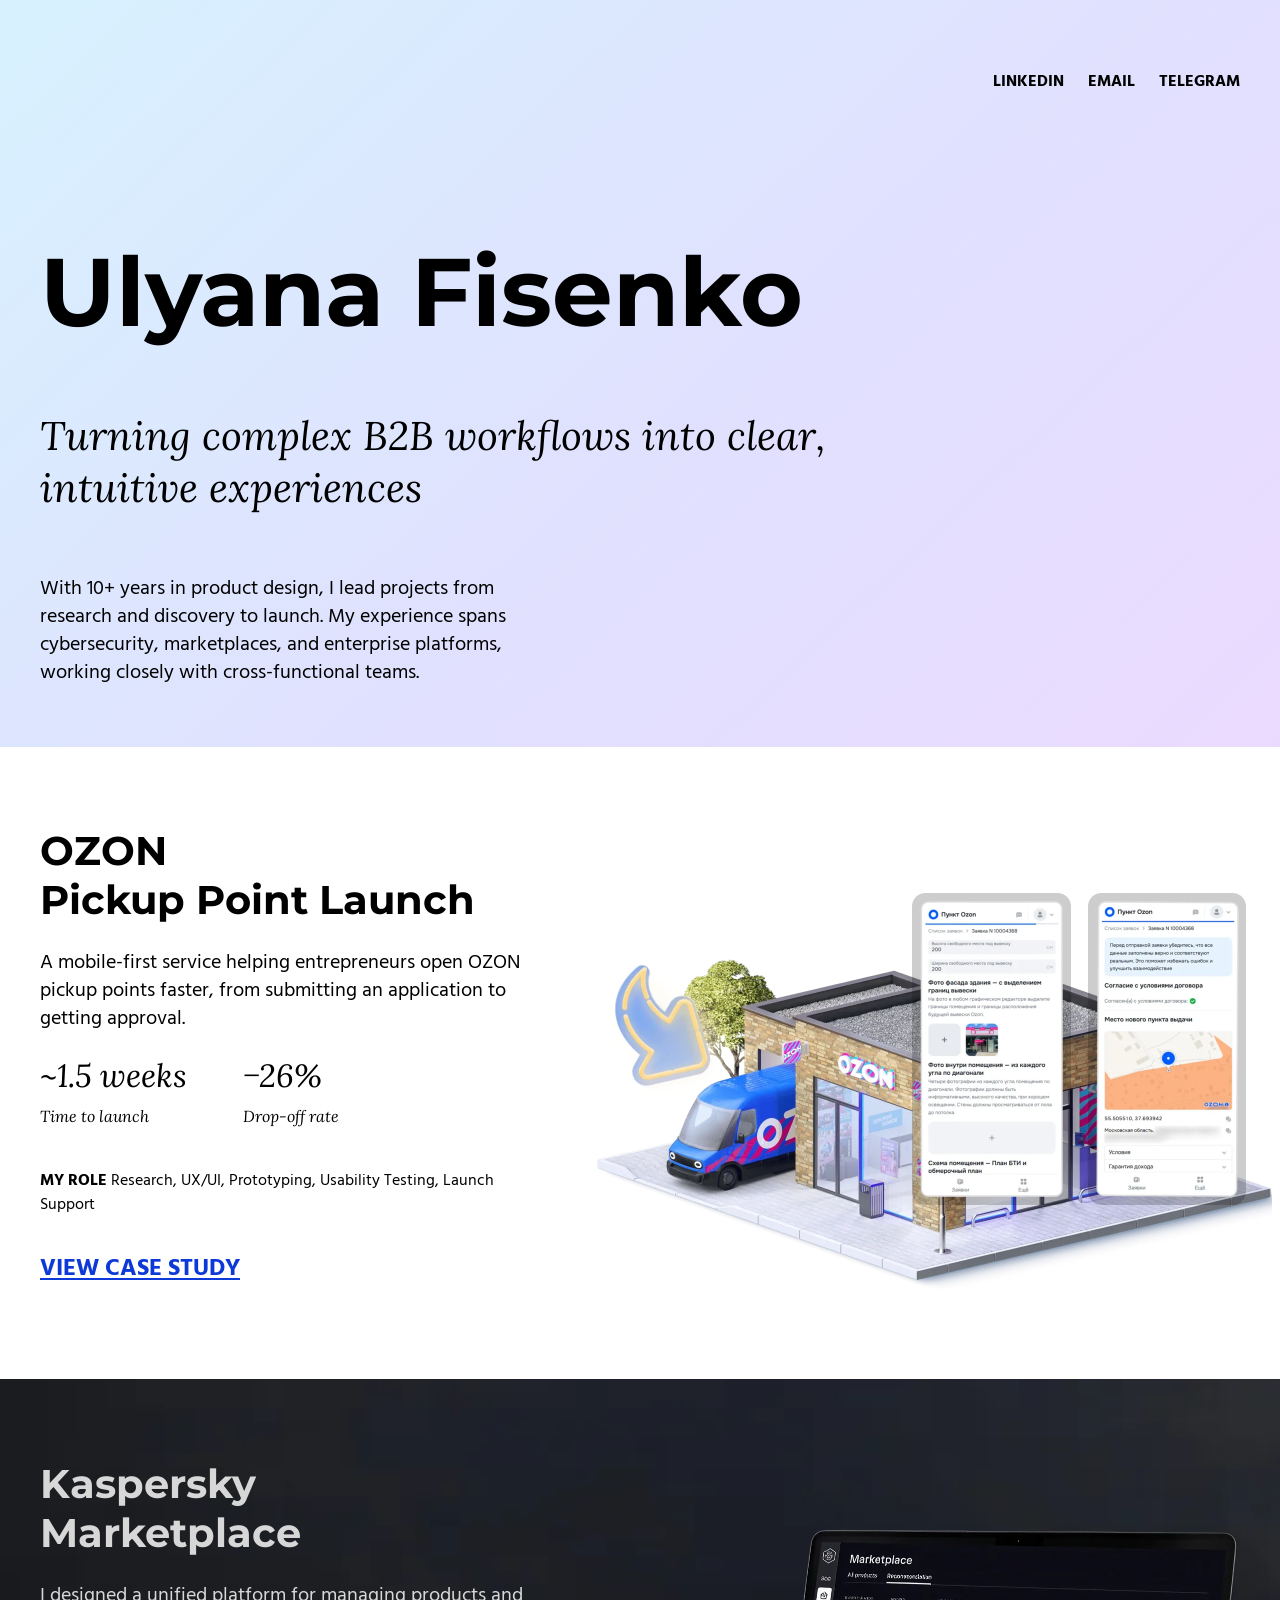
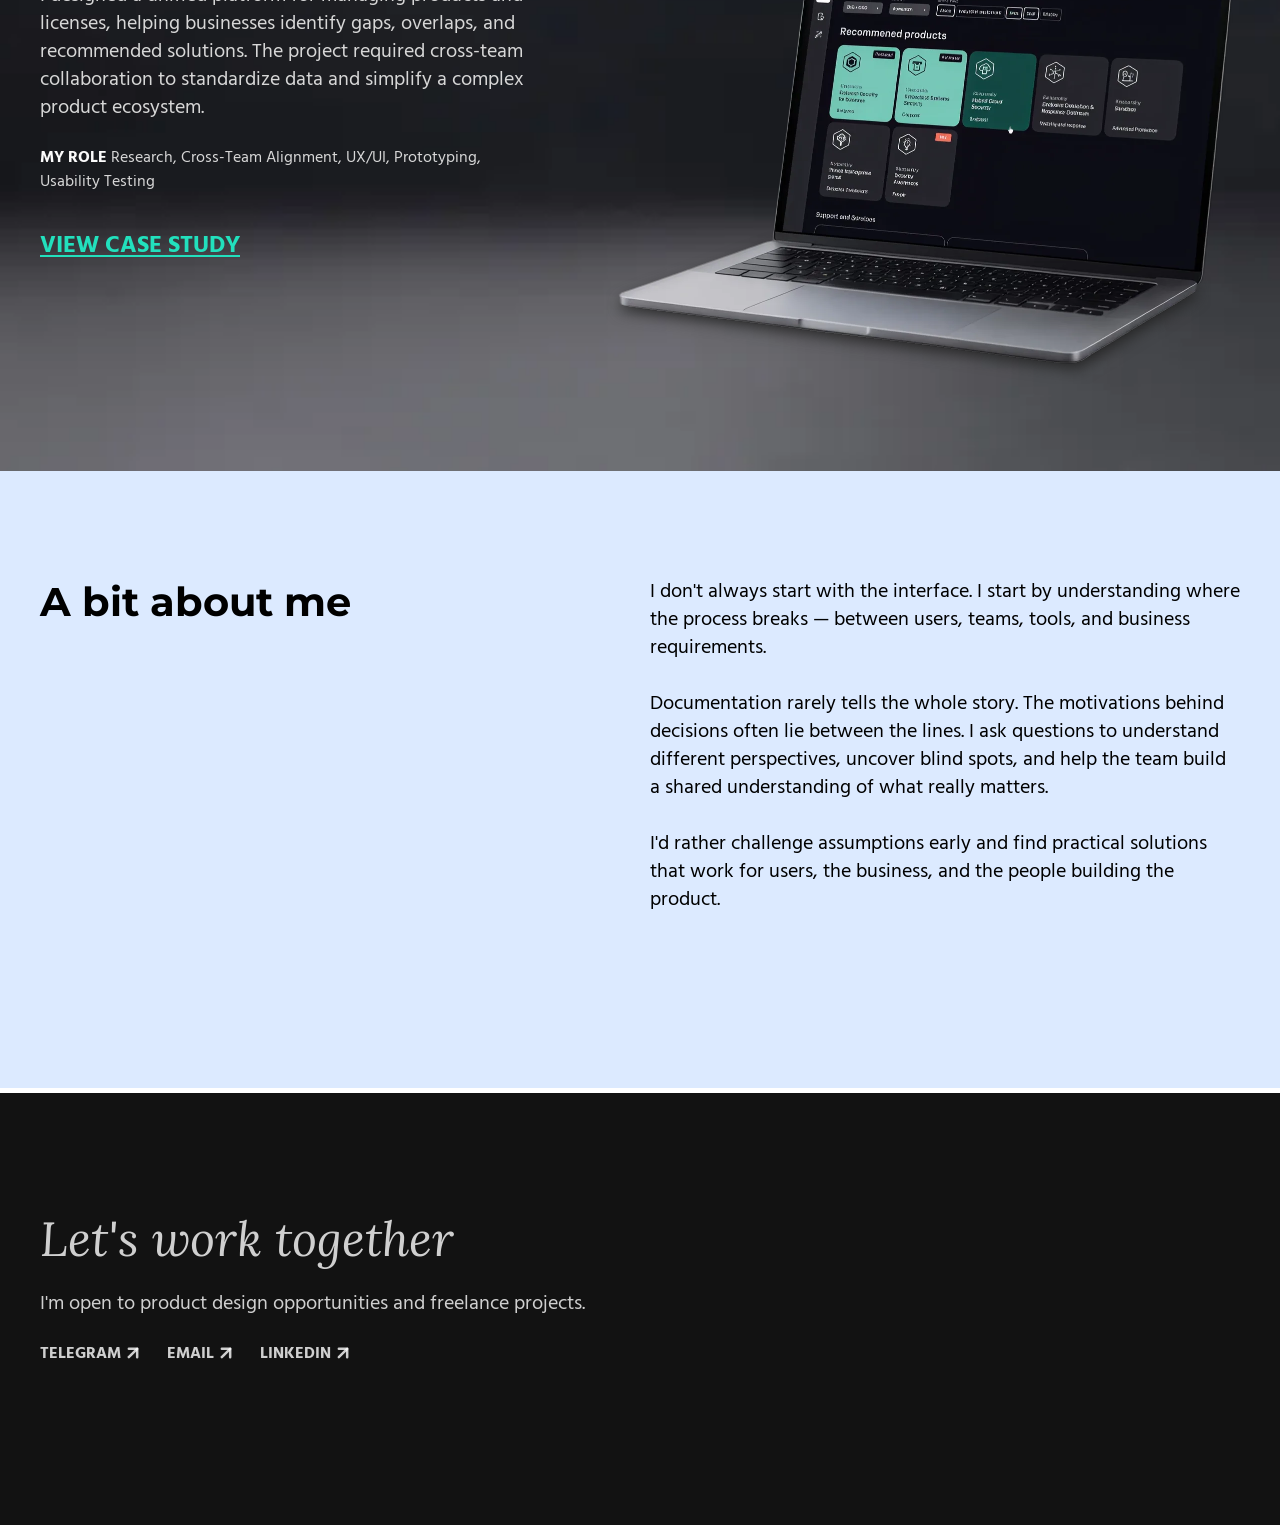
==== index.html @ 5806d812 "feat: Build portfolio page with two case studies (OZON and Kaspersky)" ====
<!doctype html>
<html lang="en">
<head>
  <meta charset="utf-8">
  <meta name="viewport" content="width=device-width, initial-scale=1">
  <title>Ulyana Fisenko — Product Designer (UX/UI)</title>
  <meta name="description" content="Portfolio of Ulyana Fisenko, a product designer with 10+ years of experience turning complex B2B workflows into clear, intuitive experiences.">

  <meta property="og:type" content="website">
  <meta property="og:site_name" content="Ulyana Fisenko — Portfolio">
  <meta property="og:title" content="Ulyana Fisenko — Product Designer (UX/UI)">
  <meta property="og:description" content="Turning complex B2B workflows into clear, intuitive experiences. Case studies: OZON Pickup Point Launch and Kaspersky Marketplace.">
  <meta property="og:url" content="https://oknesif.github.io/ulyfolio/">
  <meta property="og:image" content="https://oknesif.github.io/ulyfolio/og/home.png">
  <meta property="og:image:width" content="1200">
  <meta property="og:image:height" content="630">
  <meta name="twitter:card" content="summary_large_image">

  <link rel="preconnect" href="https://fonts.googleapis.com">
  <link rel="preconnect" href="https://fonts.gstatic.com" crossorigin>
  <link rel="stylesheet" href="https://fonts.googleapis.com/css2?family=Hind+Madurai:wght@400;700&family=Lora:ital@1&family=Montserrat:wght@700&display=swap">
  <link rel="stylesheet" href="css/base.css">
  <link rel="stylesheet" href="css/home.css">
</head>
<body>
  <header class="site-header site-header--home">
    <div class="container site-header__inner">
      <nav aria-label="Contacts">
        <ul class="contacts">
          <li><a class="nav-link" href="https://www.linkedin.com/in/ulyana-fisenko/" target="_blank" rel="noopener">LinkedIn</a></li>
          <li><a class="nav-link" href="mailto:ulyana.fisenko@gmail.com">Email</a></li>
          <li><a class="nav-link" href="https://t.me/oknesifka" target="_blank" rel="noopener">Telegram</a></li>
        </ul>
      </nav>
    </div>
  </header>

  <main>
    <section class="hero">
      <div class="container hero__inner">
        <h1 class="hero__title">Ulyana Fisenko</h1>
        <p class="hero__slogan">Turning complex B2B workflows into clear, intuitive experiences</p>
        <p class="hero__bio">With 10+ years in product design, I lead projects from research and discovery to launch. My experience spans cybersecurity, marketplaces, and enterprise platforms, working closely with cross-functional teams.</p>
      </div>
    </section>

    <section class="case case--ozon" aria-labelledby="case-ozon-title">
      <div class="container case__inner">
        <div class="case__text">
          <div class="case__info">
            <h2 class="case__title" id="case-ozon-title">OZON<br>Pickup Point Launch</h2>
            <p class="case__desc">A mobile-first service helping entrepreneurs open OZON pickup points faster, from submitting an application to getting approval.</p>
            <ul class="case__metrics">
              <li><span class="metric__value">~1.5 weeks</span><span class="metric__label">Time to launch</span></li>
              <li><span class="metric__value">−26%</span><span class="metric__label">Drop-off rate</span></li>
            </ul>
            <p class="case__role"><b>My role</b> Research, UX/UI, Prototyping, Usability Testing, Launch Support</p>
          </div>
          <a class="case__link" href="cases/ozon-pickup-point.html">View case study<span class="visually-hidden">: OZON Pickup Point Launch</span></a>
        </div>
        <div class="case__media">
          <img src="img/home/ozon-illustration.webp" width="686" height="400" alt="3D render of an OZON pickup point with a delivery van, next to two screens of the mobile application form: uploading photos of the premises and confirming the location on a map.">
        </div>
      </div>
    </section>

    <section class="case case--kaspersky" aria-labelledby="case-kaspersky-title">
      <div class="container case__inner">
        <div class="case__text">
          <div class="case__info">
            <h2 class="case__title" id="case-kaspersky-title">Kaspersky<br>Marketplace</h2>
            <p class="case__desc">I designed a unified platform for managing products and licenses, helping businesses identify gaps, overlaps, and recommended solutions. The project required cross-team collaboration to standardize data and simplify a complex product ecosystem.</p>
            <p class="case__role"><b>My role</b> Research, Cross-Team Alignment, UX/UI, Prototyping, Usability Testing</p>
          </div>
          <a class="case__link" href="cases/kaspersky-marketplace.html">View case study<span class="visually-hidden">: Kaspersky Marketplace</span></a>
        </div>
        <div class="laptop">
          <img class="laptop__shadow" src="img/home/laptop-shadow.svg" width="604" height="153" alt="" loading="lazy">
          <img class="laptop__image" src="img/home/kaspersky-laptop.webp" width="622" height="435" alt="Laptop showing the Kaspersky Marketplace: a catalogue of security products with cards for managing licenses." loading="lazy">
        </div>
      </div>
    </section>

    <section class="about" aria-labelledby="about-title">
      <div class="container about__inner">
        <h2 class="about__title" id="about-title">A bit about me</h2>
        <div class="about__text">
          <p>I don't always start with the interface. I start by understanding where the process breaks — between users, teams, tools, and business requirements.</p>
          <p>Documentation rarely tells the whole story. The motivations behind decisions often lie between the lines. I ask questions to understand different perspectives, uncover blind spots, and help the team build a shared understanding of what really matters.</p>
          <p>I'd rather challenge assumptions early and find practical solutions that work for users, the business, and the people building the product.</p>
        </div>
      </div>
    </section>
  </main>

  <footer class="site-footer">
    <div class="container site-footer__inner">
      <h2 class="site-footer__title">Let's work together</h2>
      <p class="site-footer__text">I'm open to product design opportunities and freelance projects.</p>
      <ul class="contacts">
        <li><a class="nav-link" href="https://t.me/oknesifka" target="_blank" rel="noopener">Telegram<img src="img/icons/arrow-up-right.svg" width="20" height="20" alt=""></a></li>
        <li><a class="nav-link" href="mailto:ulyana.fisenko@gmail.com">Email<img src="img/icons/arrow-up-right.svg" width="20" height="20" alt=""></a></li>
        <li><a class="nav-link" href="https://www.linkedin.com/in/ulyana-fisenko/" target="_blank" rel="noopener">LinkedIn<img src="img/icons/arrow-up-right.svg" width="20" height="20" alt=""></a></li>
      </ul>
    </div>
  </footer>
</body>
</html>
---- css/base.css ----
/* Base: reset, shared tokens, header, footer, utilities */

:root {
  --font-hind: "Hind Madurai", system-ui, sans-serif;
  --font-lora: "Lora", Georgia, serif;
  --font-montserrat: "Montserrat", system-ui, sans-serif;

  --color-black: #000;
  --color-white: #fff;
  --color-footer-bg: #121212;
  --color-footer-text: rgba(255, 255, 255, 0.8);

  /* Side padding of the content column (40 px in all mockups) */
  --gutter: 40px;
  /* Max width of the content column without gutters; each page overrides it */
  --content-max: 1200px;
}

@media (max-width: 767px) {
  :root {
    --gutter: 20px;
  }
}

/* Reset */

*,
*::before,
*::after {
  box-sizing: border-box;
}

html {
  -webkit-text-size-adjust: 100%;
  text-size-adjust: 100%;
}

body {
  margin: 0;
  min-width: 320px;
  font-family: var(--font-hind);
  color: var(--color-black);
  background: var(--color-white);
  -webkit-font-smoothing: antialiased;
  -moz-osx-font-smoothing: grayscale;
  overflow-x: hidden;
}

h1,
h2,
h3,
h4,
p,
ul,
ol,
figure {
  margin: 0;
}

ul,
ol {
  padding: 0;
  list-style: none;
}

img,
svg {
  display: block;
  max-width: 100%;
}

a {
  color: inherit;
}

a:focus-visible {
  outline: 2px solid currentColor;
  outline-offset: 4px;
}

/* Utilities */

.container {
  width: 100%;
  max-width: calc(var(--content-max) + 2 * var(--gutter));
  margin-inline: auto;
  padding-inline: var(--gutter);
}

.visually-hidden {
  position: absolute;
  width: 1px;
  height: 1px;
  overflow: hidden;
  clip: rect(0 0 0 0);
  clip-path: inset(50%);
  white-space: nowrap;
}

/* Small uppercase links: header contacts, footer contacts, "Back to portfolio" */

.nav-link {
  display: inline-flex;
  align-items: center;
  font-family: var(--font-hind);
  font-weight: 700;
  font-size: 16px;
  line-height: 24px;
  text-transform: uppercase;
  text-decoration: none;
  white-space: nowrap;
  transition: opacity 0.15s;
}

.nav-link:hover {
  opacity: 0.7;
}

.nav-link__light {
  font-weight: 300;
}

.back-link {
  gap: 8px;
}

/* Header */

.site-header__inner {
  display: flex;
  align-items: center;
  justify-content: space-between;
  gap: 16px 24px;
}

.contacts {
  display: flex;
  align-items: center;
  gap: 24px;
}

/* Home: black text over the hero gradient, no background */
.site-header--home {
  position: absolute;
  inset: 0 0 auto;
  z-index: 1;
  padding-top: 69px;
}

.site-header--home .site-header__inner {
  justify-content: flex-end;
}

/* Case studies: black bar, 104 px tall */
.site-header--case {
  background: var(--color-black);
  color: var(--color-white);
  padding-block: 40px;
}

@media (max-width: 767px) {
  .site-header--home {
    padding-top: 32px;
  }

  .site-header--case {
    padding-block: 24px;
  }

  .site-header--case .site-header__inner {
    flex-wrap: wrap;
  }
}

/* Footer */

.site-footer {
  background: var(--color-footer-bg);
  color: var(--color-footer-text);
  padding-block: 120px 160px;
}

.site-footer__inner {
  display: flex;
  flex-direction: column;
  align-items: flex-start;
  gap: 24px;
}

.site-footer__title {
  max-width: 791px;
  font-family: var(--font-lora);
  font-style: italic;
  font-weight: 400;
  font-size: 48px;
  line-height: 52px;
}

.site-footer__text {
  max-width: 586px;
  font-size: 20px;
  line-height: 28px;
}

.site-footer .contacts {
  flex-wrap: wrap;
  row-gap: 8px;
}

.site-footer .contacts .nav-link {
  gap: 2px;
}

/* Case studies: "Back to portfolio or" above the title */
.site-footer--case {
  padding-top: 54px;
}

.site-footer__back {
  display: flex;
  align-items: center;
  margin-bottom: 18px;
  color: var(--color-white);
}

.site-footer__back .nav-link:not(a):hover {
  opacity: 1;
}

@media (max-width: 767px) {
  .site-footer {
    padding-block: 80px 96px;
  }

  .site-footer--case {
    padding-top: 40px;
  }

  .site-footer__title {
    font-size: 40px;
    line-height: 44px;
  }
}
---- css/home.css ----
/* Home page (Figma node 2101:50179, frame width 1280) */

:root {
  --content-max: 1200px;

  --home-hero-gradient: linear-gradient(136.73deg, #d3f8ff 0%, #e0e1fe 51.671%, #f1d6ff 103.43%);
  --home-ozon-link: #0c39d7;
  --home-kaspersky-text: #d7d7d7;
  --home-kaspersky-accent: #fbfbfb;
  --home-kaspersky-link: #22e0bd;
  --home-kaspersky-bg: #1c1d22;
  --home-about-bg: #dceaff;
}

/* Hero */

.hero {
  /* In the mockup the gradient box is 2221 px wide and shifted 25.5 px right of the page centre */
  background: var(--home-hero-gradient) calc(50% + 25.5px) 0 / 2221px 100% no-repeat;
  background-color: #e0e1fe;
  /* 69 (header offset) + 24 (header) + 140 (gap) */
  padding-block: 233px 61px;
}

@media (min-width: 2222px) {
  .hero {
    background-size: 100% 100%;
    background-position: 0 0;
  }
}

.hero__inner {
  display: flex;
  flex-direction: column;
  align-items: flex-start;
  gap: 60px;
}

.hero__title {
  font-family: var(--font-montserrat);
  font-weight: 700;
  font-size: 96px;
  line-height: normal;
}

.hero__slogan {
  max-width: 791px;
  font-family: var(--font-lora);
  font-style: italic;
  font-weight: 400;
  font-size: 40px;
  line-height: 52px;
}

.hero__bio {
  max-width: 486px;
  font-size: 20px;
  line-height: 28px;
}

/* Case cards */

.case__inner {
  display: flex;
  align-items: flex-start;
  justify-content: space-between;
}

.case__text {
  display: flex;
  flex-direction: column;
  align-items: flex-start;
  gap: 40px;
}

.case__info {
  display: flex;
  flex-direction: column;
  gap: 24px;
}

.case__title {
  font-family: var(--font-montserrat);
  font-weight: 700;
  font-size: 40px;
  line-height: normal;
}

.case__desc {
  font-size: 20px;
  line-height: 28px;
}

.case__metrics {
  display: flex;
  font-family: var(--font-lora);
  font-style: italic;
  white-space: nowrap;
}

.case__metrics li {
  display: flex;
  flex-direction: column;
  gap: 8px;
  padding-bottom: 16px;
}

.case__metrics li:not(:last-child) {
  width: 203px;
}

.metric__value {
  font-size: 32px;
  line-height: 40px;
}

.metric__label {
  font-size: 16px;
  line-height: 24px;
}

.case__role {
  font-size: 16px;
  line-height: 24px;
}

.case__role b {
  font-weight: 700;
  text-transform: uppercase;
}

.case__link {
  font-weight: 700;
  font-size: 24px;
  line-height: 24px;
  text-transform: uppercase;
  text-decoration: underline;
  text-underline-position: from-font;
  white-space: nowrap;
  transition: opacity 0.15s;
}

.case__link:hover {
  opacity: 0.7;
}

/* OZON */

.case--ozon {
  padding-block: 79px 60px;
}

.case--ozon .case__inner {
  gap: 80px;
  min-height: 493px;
}

.case--ozon .case__text {
  flex: 0 1 487px;
}

.case--ozon .case__link {
  color: var(--home-ozon-link);
}

.case--ozon .case__media {
  flex: 0 1 590px;
}

.case--ozon .case__media img {
  /* 686 px wide, sticks out 64 px left and 32 px right of the 590 px frame */
  width: 116.27%;
  max-width: none;
  height: auto;
  /* Starts 67 px below the card top (percentages of the 590 px frame) */
  margin: 11.36% 0 0 -10.85%;
}

/* Kaspersky: dark strip across the whole screen */

.case--kaspersky {
  min-height: 692px;
  padding-block: 80px 64px;
  color: var(--home-kaspersky-text);
  /* Strip centre is 48 px left of the page centre in the mockup */
  background: var(--home-kaspersky-bg) url("../img/home/kaspersky-bg.webp") calc(50% - 48px) 0 / cover no-repeat;
}

.case--kaspersky .case__inner {
  gap: 40px;
}

.case--kaspersky .case__text {
  flex: 0 1 488px;
}

.case--kaspersky .case__role b {
  color: var(--home-kaspersky-accent);
}

.case--kaspersky .case__link {
  color: var(--home-kaspersky-link);
}

.laptop {
  position: relative;
  flex: 0 1 622px;
  margin-top: 69.5px;
}

.laptop__image {
  position: relative;
  width: 100%;
  height: auto;
}

.laptop__shadow {
  position: absolute;
  left: -1.852%;
  top: 69.53%;
  width: 97.185%;
  max-width: none;
  height: auto;
}

/* About */

.about {
  background: var(--home-about-bg);
  padding-block: 106px 175px;
  /* White 5 px gap before the footer, as in the mockup (see BACKLOG.md) */
  margin-bottom: 5px;
}

.about__inner {
  display: flex;
  gap: 20px;
}

.about__title,
.about__text {
  flex: 1 1 0;
  min-width: 0;
}

.about__title {
  font-family: var(--font-montserrat);
  font-weight: 700;
  font-size: 40px;
  line-height: normal;
}

.about__text {
  font-size: 20px;
  line-height: 28px;
}

.about__text p + p {
  margin-top: 28px;
}

/* Tablet and phone: case cards become one column */

@media (max-width: 1023px) {
  .case__inner,
  .case--ozon .case__inner,
  .case--kaspersky .case__inner {
    flex-direction: column;
    align-items: stretch;
    gap: 48px;
  }

  .case--ozon .case__text,
  .case--kaspersky .case__text {
    flex: none;
    max-width: 590px;
  }

  .case--ozon .case__inner {
    min-height: 0;
  }

  .case--ozon .case__media {
    flex: none;
    width: 100%;
    max-width: 686px;
    margin-inline: auto;
  }

  .case--ozon .case__media img {
    width: 100%;
    margin: 0;
  }

  .case--kaspersky {
    min-height: 0;
    padding-bottom: 80px;
  }

  .laptop {
    flex: none;
    width: 100%;
    max-width: 622px;
    margin: 0 auto 40px;
  }
}

@media (max-width: 767px) {
  .hero {
    background-size: 100% 100%;
    background-position: 0 0;
    padding-block: 120px 48px;
  }

  .hero__inner {
    gap: 32px;
  }

  .hero__title {
    font-size: 40px;
  }

  .hero__slogan {
    font-size: 28px;
    line-height: 36px;
  }

  .hero__bio,
  .case__desc,
  .about__text {
    font-size: 18px;
    line-height: 26px;
  }

  .about__text p + p {
    margin-top: 26px;
  }

  .case__title,
  .about__title {
    font-size: 32px;
  }

  .case__link {
    font-size: 20px;
  }

  .case--ozon {
    padding-block: 56px;
  }

  .case--kaspersky {
    padding-block: 56px 48px;
  }

  .about {
    padding-block: 64px 80px;
  }

  .about__inner {
    flex-direction: column;
    gap: 24px;
  }
}

@media (min-width: 768px) and (max-width: 1023px) {
  .hero__title {
    font-size: 80px;
  }
}
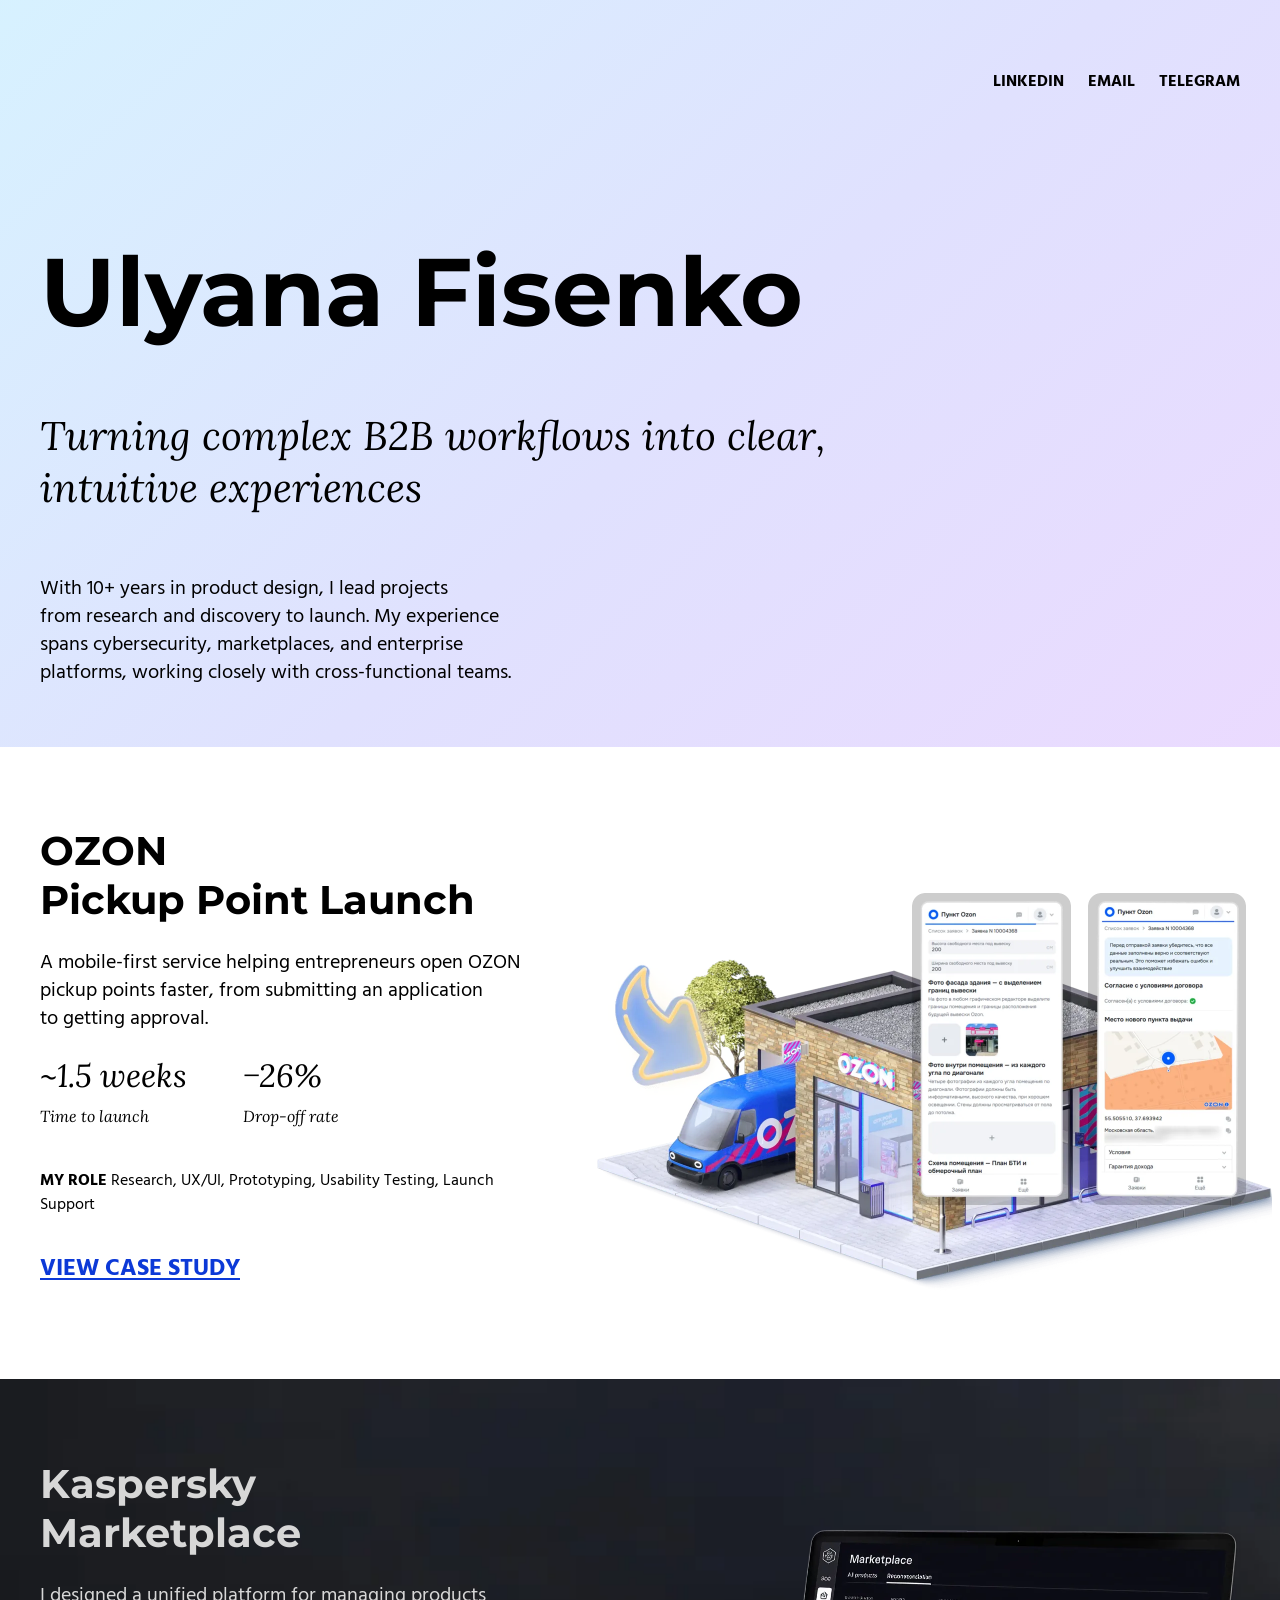
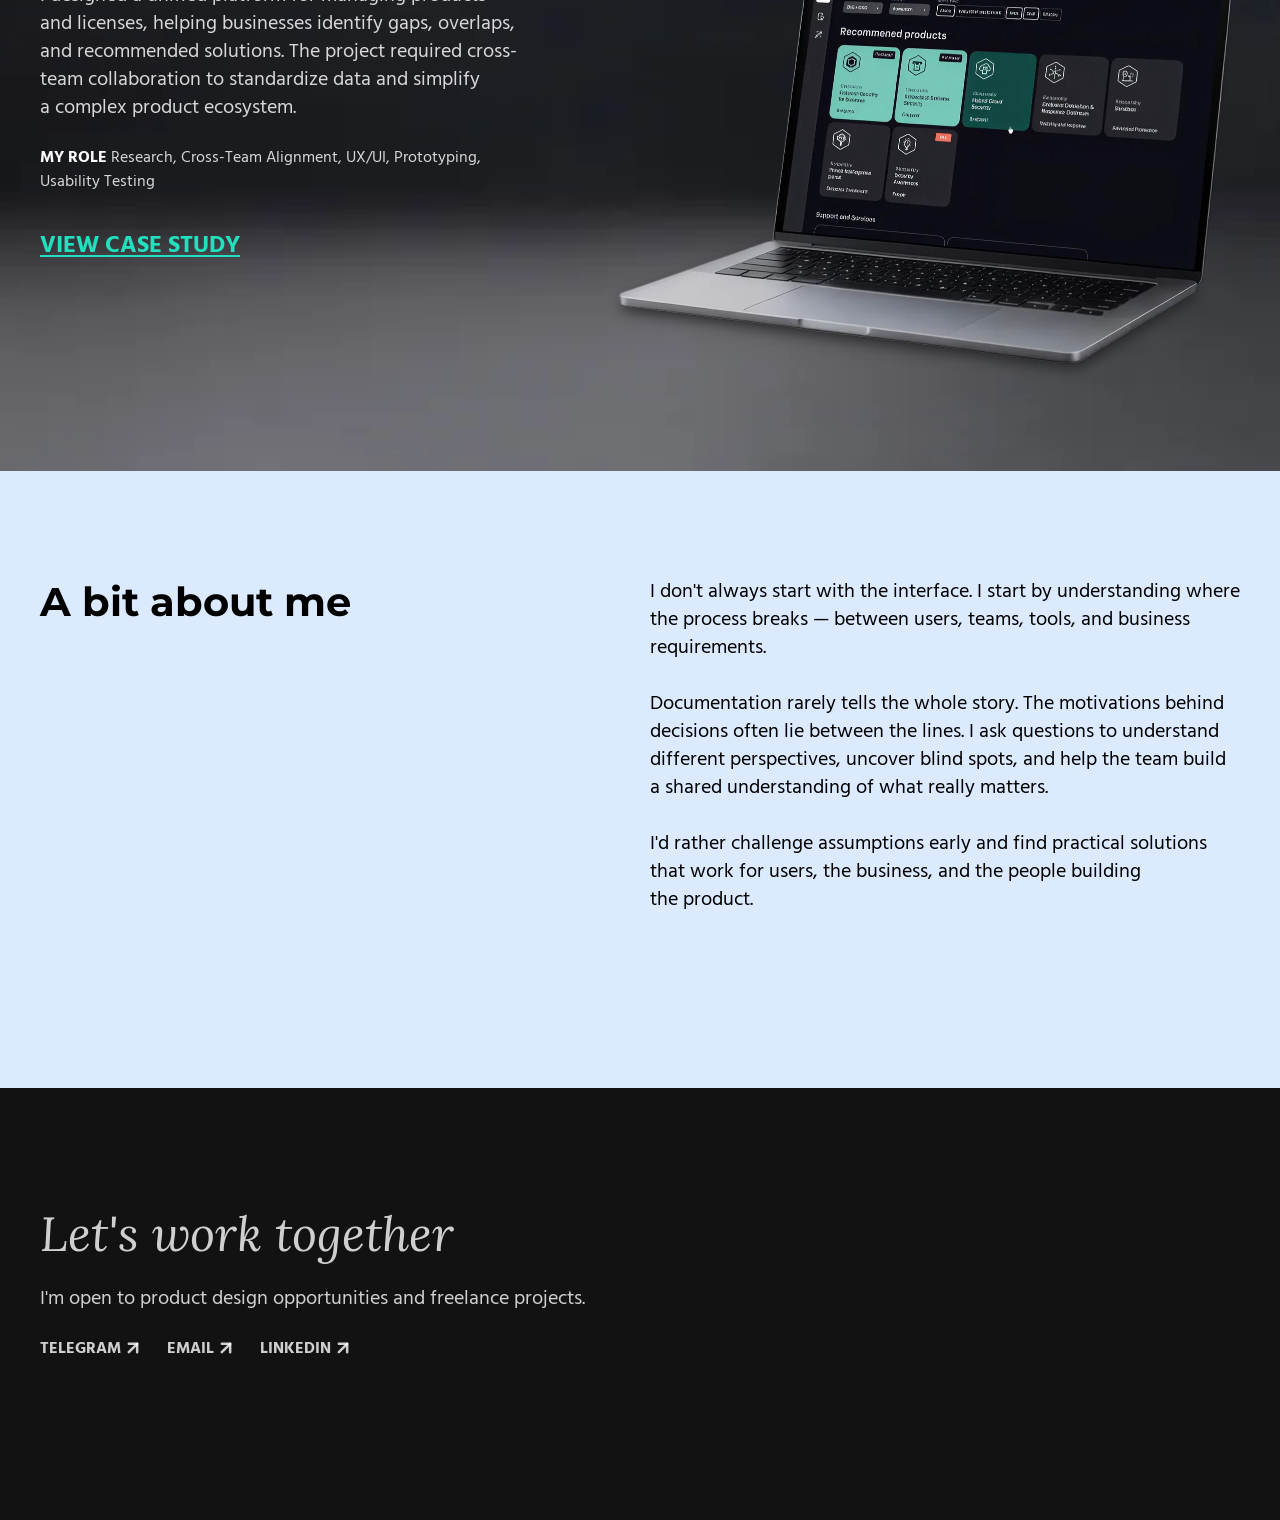
==== commit 21d60405: "feat: Unify header and footer width, drop case header contacts, bind short words with nbsp" ====
--- a/index.html
+++ b/index.html
@@ -10,8 +10,8 @@
   <meta property="og:site_name" content="Ulyana Fisenko — Portfolio">
   <meta property="og:title" content="Ulyana Fisenko — Product Designer (UX/UI)">
   <meta property="og:description" content="Turning complex B2B workflows into clear, intuitive experiences. Case studies: OZON Pickup Point Launch and Kaspersky Marketplace.">
-  <meta property="og:url" content="https://oknesif.github.io/ulyfolio/">
-  <meta property="og:image" content="https://oknesif.github.io/ulyfolio/og/home.png">
+  <meta property="og:url" content="https://ulyanafisenko.com/">
+  <meta property="og:image" content="https://ulyanafisenko.com/og/home.png">
   <meta property="og:image:width" content="1200">
   <meta property="og:image:height" content="630">
   <meta name="twitter:card" content="summary_large_image">
@@ -39,8 +39,8 @@
     <section class="hero">
       <div class="container hero__inner">
         <h1 class="hero__title">Ulyana Fisenko</h1>
-        <p class="hero__slogan">Turning complex B2B workflows into clear, intuitive experiences</p>
-        <p class="hero__bio">With 10+ years in product design, I lead projects from research and discovery to launch. My experience spans cybersecurity, marketplaces, and enterprise platforms, working closely with cross-functional teams.</p>
+        <p class="hero__slogan">Turning complex B2B workflows into&nbsp;clear, intuitive experiences</p>
+        <p class="hero__bio">With&nbsp;10+&nbsp;years in&nbsp;product design, I&nbsp;lead projects from&nbsp;research and&nbsp;discovery to&nbsp;launch. My experience spans cybersecurity, marketplaces, and&nbsp;enterprise platforms, working closely with&nbsp;cross-functional teams.</p>
       </div>
     </section>
 
@@ -49,9 +49,9 @@
         <div class="case__text">
           <div class="case__info">
             <h2 class="case__title" id="case-ozon-title">OZON<br>Pickup Point Launch</h2>
-            <p class="case__desc">A mobile-first service helping entrepreneurs open OZON pickup points faster, from submitting an application to getting approval.</p>
+            <p class="case__desc">A&nbsp;mobile-first service helping entrepreneurs open OZON pickup points faster, from&nbsp;submitting an&nbsp;application to&nbsp;getting approval.</p>
             <ul class="case__metrics">
-              <li><span class="metric__value">~1.5 weeks</span><span class="metric__label">Time to launch</span></li>
+              <li><span class="metric__value">~1.5&nbsp;weeks</span><span class="metric__label">Time to&nbsp;launch</span></li>
               <li><span class="metric__value">−26%</span><span class="metric__label">Drop-off rate</span></li>
             </ul>
             <p class="case__role"><b>My role</b> Research, UX/UI, Prototyping, Usability Testing, Launch Support</p>
@@ -69,7 +69,7 @@
         <div class="case__text">
           <div class="case__info">
             <h2 class="case__title" id="case-kaspersky-title">Kaspersky<br>Marketplace</h2>
-            <p class="case__desc">I designed a unified platform for managing products and licenses, helping businesses identify gaps, overlaps, and recommended solutions. The project required cross-team collaboration to standardize data and simplify a complex product ecosystem.</p>
+            <p class="case__desc">I&nbsp;designed a&nbsp;unified platform for&nbsp;managing products and&nbsp;licenses, helping businesses identify gaps, overlaps, and&nbsp;recommended solutions. The&nbsp;project required cross-team collaboration to&nbsp;standardize data and&nbsp;simplify a&nbsp;complex product ecosystem.</p>
             <p class="case__role"><b>My role</b> Research, Cross-Team Alignment, UX/UI, Prototyping, Usability Testing</p>
           </div>
           <a class="case__link" href="cases/kaspersky-marketplace.html">View case study<span class="visually-hidden">: Kaspersky Marketplace</span></a>
@@ -83,11 +83,11 @@
 
     <section class="about" aria-labelledby="about-title">
       <div class="container about__inner">
-        <h2 class="about__title" id="about-title">A bit about me</h2>
+        <h2 class="about__title" id="about-title">A&nbsp;bit about me</h2>
         <div class="about__text">
-          <p>I don't always start with the interface. I start by understanding where the process breaks — between users, teams, tools, and business requirements.</p>
-          <p>Documentation rarely tells the whole story. The motivations behind decisions often lie between the lines. I ask questions to understand different perspectives, uncover blind spots, and help the team build a shared understanding of what really matters.</p>
-          <p>I'd rather challenge assumptions early and find practical solutions that work for users, the business, and the people building the product.</p>
+          <p>I&nbsp;don't always start with&nbsp;the&nbsp;interface. I&nbsp;start by&nbsp;understanding where the&nbsp;process breaks&nbsp;— between users, teams, tools, and&nbsp;business requirements.</p>
+          <p>Documentation rarely tells the&nbsp;whole story. The&nbsp;motivations behind decisions often lie between the&nbsp;lines. I&nbsp;ask questions to&nbsp;understand different perspectives, uncover blind spots, and&nbsp;help the&nbsp;team build a&nbsp;shared understanding of&nbsp;what really matters.</p>
+          <p>I'd rather challenge assumptions early and&nbsp;find practical solutions that work for&nbsp;users, the&nbsp;business, and&nbsp;the&nbsp;people building the&nbsp;product.</p>
         </div>
       </div>
     </section>
@@ -96,7 +96,7 @@
   <footer class="site-footer">
     <div class="container site-footer__inner">
       <h2 class="site-footer__title">Let's work together</h2>
-      <p class="site-footer__text">I'm open to product design opportunities and freelance projects.</p>
+      <p class="site-footer__text">I'm open to&nbsp;product design opportunities and&nbsp;freelance projects.</p>
       <ul class="contacts">
         <li><a class="nav-link" href="https://t.me/oknesifka" target="_blank" rel="noopener">Telegram<img src="img/icons/arrow-up-right.svg" width="20" height="20" alt=""></a></li>
         <li><a class="nav-link" href="mailto:ulyana.fisenko@gmail.com">Email<img src="img/icons/arrow-up-right.svg" width="20" height="20" alt=""></a></li>
--- a/css/base.css
+++ b/css/base.css
@@ -14,6 +14,8 @@
   --gutter: 40px;
   /* Max width of the content column without gutters; each page overrides it */
   --content-max: 1200px;
+  /* Header and footer content: the same width on every page (as the home page column) */
+  --frame-max: 1200px;
 }
 
 @media (max-width: 767px) {
@@ -124,6 +126,12 @@
   gap: 8px;
 }
 
+/* Header and footer share one width on all pages, independent of the page column */
+.site-header > .container,
+.site-footer > .container {
+  max-width: calc(var(--frame-max) + 2 * var(--gutter));
+}
+
 /* Header */
 
 .site-header__inner {
@@ -165,10 +173,6 @@
 
   .site-header--case {
     padding-block: 24px;
-  }
-
-  .site-header--case .site-header__inner {
-    flex-wrap: wrap;
   }
 }
 
--- a/css/home.css
+++ b/css/home.css
@@ -228,8 +228,6 @@
 .about {
   background: var(--home-about-bg);
   padding-block: 106px 175px;
-  /* White 5 px gap before the footer, as in the mockup (see BACKLOG.md) */
-  margin-bottom: 5px;
 }
 
 .about__inner {
